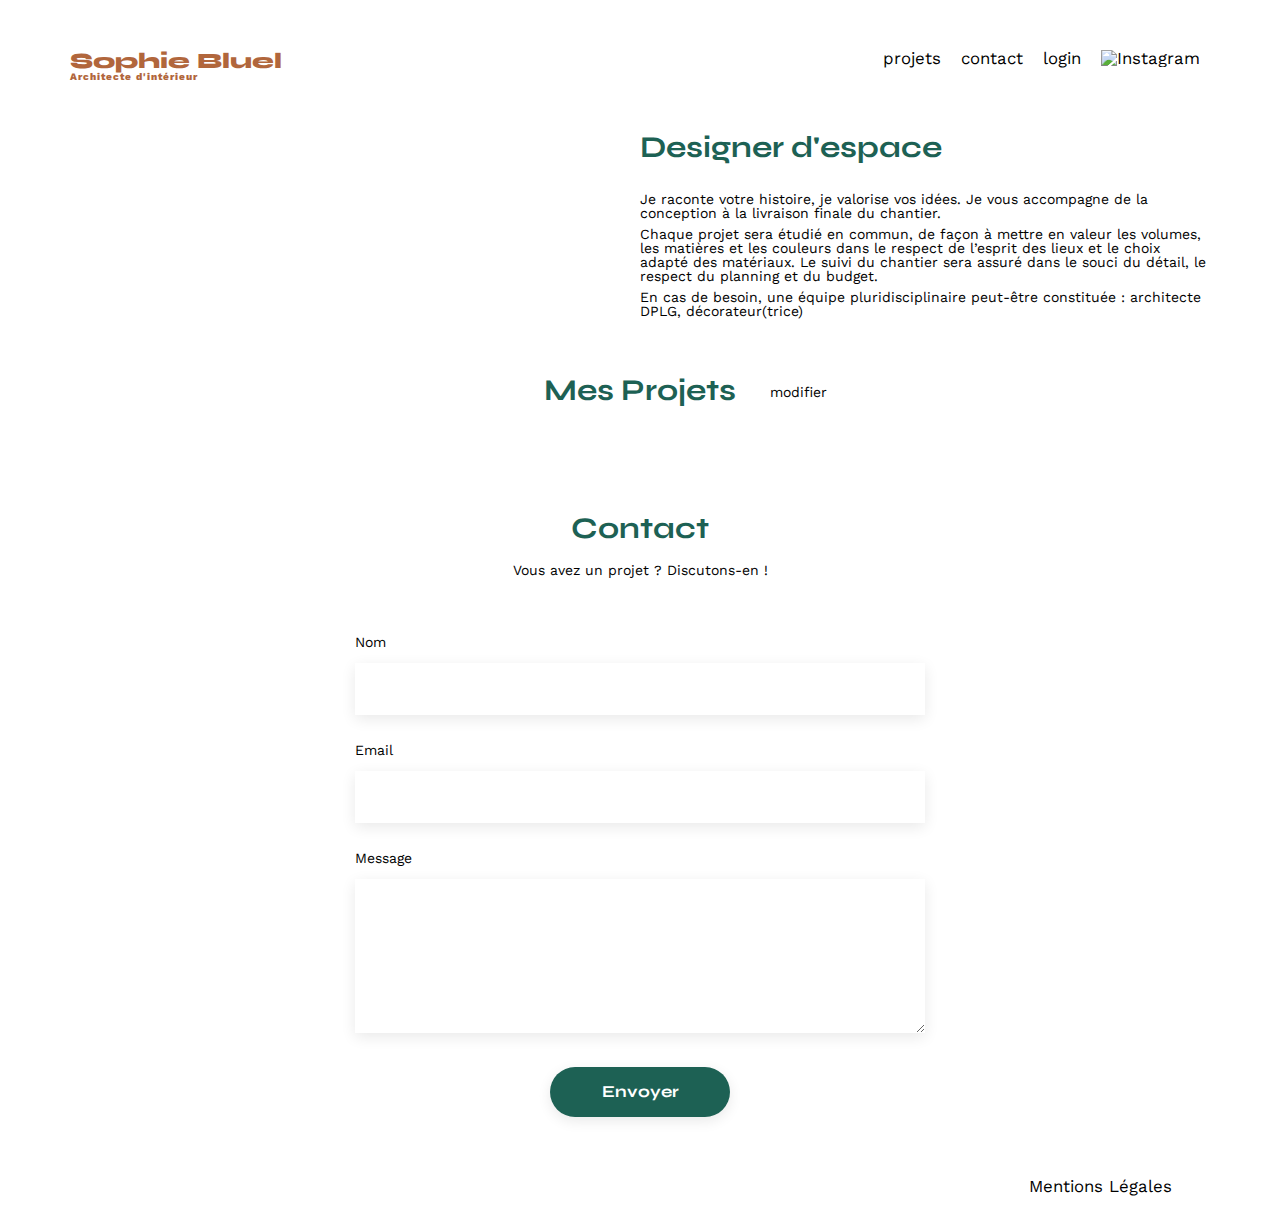
==== FrontEnd/index.html @ f4eab245 "modal script & style" ====
<!DOCTYPE html>
<html lang="fr">
<head>
	<meta charset="UTF-8">
	<title>Sophie Bluel - Architecte d'intérieur</title>
	<meta name="viewport" content="width=device-width, initial-scale=1.0">
	<link rel="preconnect" href="https://fonts.googleapis.com">
	<link rel="preconnect" href="https://fonts.gstatic.com" crossorigin>
	<link href="https://fonts.googleapis.com/css2?family=Syne:wght@700;800&family=Work+Sans&display=swap" rel="stylesheet">
	<script src="https://kit.fontawesome.com/7242f47642.js" crossorigin="anonymous"></script>
	<meta name="description" content="">
	<link rel="stylesheet" href="./assets/style.css">
</head>
<body>
<header>
	<a href="#"><h1>Sophie Bluel <span>Architecte d'intérieur</span></h1></a>
	<nav>
		<ul>
			<li><a href="#portfolio">projets</li></a>
			<li><a href="#contact">contact</li></a>
			<li><a href="login.html">login</a></li>
			<li><img src="./assets/icons/instagram.png" alt="Instagram"></li>
		</ul>
	</nav>
</header>
<main>
	<section id="introduction">
		<figure>
			<img src="./assets/images/sophie-bluel.png" alt="">
		</figure>
		<article>
			<h2>Designer d'espace</h2>
			<p>Je raconte votre histoire, je valorise vos idées. Je vous accompagne de la conception à la livraison finale du chantier.</p>
			<p>Chaque projet sera étudié en commun, de façon à mettre en valeur les volumes, les matières et les couleurs dans le respect de l’esprit des lieux et le choix adapté des matériaux. Le suivi du chantier sera assuré dans le souci du détail, le respect du planning et du budget.</p>
			<p>En cas de besoin, une équipe pluridisciplinaire peut-être constituée : architecte DPLG, décorateur(trice)</p>
		</article>
	</section>
	<section id="portfolio">
		<div id="portfolio-title">
			<h2>Mes Projets</h2>
			<a href="#modal-1" class="modal-js"><i class="fa-regular fa-pen-to-square"></i>modifier</a>
		</div>
			
		<!--MODAL 1-->
		<aside id="modal-1" class="modal" aria-hidden="true" role="dialog" aria-labelledby="modal-title" style="display: none;">
			<div class="modal-container modal-stop">
				<div class="modal-close-container1">
					<button class="close-modal modal-close-js"><i class="fa-solid fa-xmark"></i></button>
				</div>
				<h1 id="modal-title">Galerie photo</h1>
				<div class="modal-works">
					<!--EDITED GALLERY-->
				</div>
				<div class="modal-breakline"></div>
				<a href="#modal-2" class="modal-js"><button id="modal-add">Ajouter une photo</button></a>
				<p id="modal-delete">Supprimer la galerie</p>
			</div>
		</aside>

		<!--MODAL 2-->
		<aside id="modal-2" class="modal" aria-hidden="true" role="dialog" aria-labelledby="modal-title" style="display: none;">
			<div class="modal-container modal-stop">
				<div class="modal-close-container2">
					<button class="back-modal modal-back-js"><i class="fa-solid fa-arrow-left"></i></button>
					<button class="close-modal modal-close-js"><i class="fa-solid fa-xmark"></i></button>
				</div>
				<h1 id="modal-title">Ajout photo</h1>
				
					<form class="modal-form" method="post">
						<div class="modal-add-img">
							<i class="fa-regular fa-image"></i>
							<label for="file">+ Ajouter photo</label>
							<input type="file" id="file" accept=".jpg, .png">
							<p>jpg, png : 4mo max</p>
						</div>
						<label for="add-work-title">Titre</label>
						<input type="text" name="add-work-title" id="add-work-title">
						<label for="add-work-category">Catégorie</label>
						<select name="add-work-category" id="add-work-category">
							<option value="objects">Objets</option>
							<option value="apartments">Appartements</option>
							<option value="hotels">Hotels & restaurants</option>
						</select>
						<div class="modal-breakline"></div>
						<a href="#modal-3" class="modal-js"><input type="submit" id="modal-valid" value="Valider"></a>
					</form>
			</div>
		</aside>

		<div class="filters-container">
			<!--CATEGORIES-->
		</div>
			
		<div class="gallery">
			<!--WORKS-->
		</div>
	</section>
	<section id="contact">
		<h2>Contact</h2>
		<p>Vous avez un projet ? Discutons-en !</p>
		<form action="#" method="post">
			<label for="name">Nom</label>
			<input type="text" name="name" id="name">
			<label for="email">Email</label>
			<input type="email" name="email" id="email">
			<label for="message">Message</label>
			<textarea name="message" id="message" cols="30" rows="10"></textarea>
			<input type="submit" value="Envoyer">
		</form>
	</section>
</main>

<footer>
	<nav>
		<ul>
			<li>Mentions Légales</li>
		</ul>
	</nav>
</footer>
<script src="script.js"></script>
<script src="modal.js"></script>
</body>
</html>
---- FrontEnd/assets/style.css ----
/* http://meyerweb.com/eric/tools/css/reset/
   v2.0 | 20110126
   License: none (public domain)
*/

html, body, div, span, applet, object, iframe,
h1, h2, h3, h4, h5, h6, p, blockquote, pre,
a, abbr, acronym, address, big, cite, code,
del, dfn, em, img, ins, kbd, q, s, samp,
small, strike, strong, sub, sup, tt, var,
b, u, i, center,
dl, dt, dd, ol, ul, li,
fieldset, form, label, legend,
table, caption, tbody, tfoot, thead, tr, th, td,
article, aside, canvas, details, embed,
figure, figcaption, footer, header, hgroup,
menu, nav, output, ruby, section, summary,
time, mark, audio, video {
	margin: 0;
	padding: 0;
	border: 0;
	font-size: 100%;
	font: inherit;
	vertical-align: baseline;
}
/* HTML5 display-role reset for older browsers */
article, aside, details, figcaption, figure,
footer, header, hgroup, menu, nav, section {
	display: block;
}
body {
	line-height: 1;
}
ol, ul {
	list-style: none;
}
blockquote, q {
	quotes: none;
}
blockquote:before, blockquote:after,
q:before, q:after {
	content: '';
	content: none;
}
table {
	border-collapse: collapse;
	border-spacing: 0;
}
/** end reset css**/
body {
	max-width: 1140px;
	margin:auto;
	font-family: 'Work Sans' ;
	font-size: 14px;
}
header {
	display: flex;
	justify-content: space-between;
	margin: 50px 0
}

header a {
	color: black;
	text-decoration: none;
}
section {
	margin: 50px 0
}

h1{
	display: flex;
	flex-direction: column;
	font-family: 'Syne';
	font-size: 22px;
	font-weight: 800;
	color: #B1663C
}

h1 > span {
	font-family: 'Work Sans';
	font-size:10px;
	letter-spacing: 0.1em;
;
}

h2{
	font-family: 'Syne';
	font-weight: 700;
	font-size: 30px;
	color: #1D6154
}
nav ul {
	display: flex;
	align-items: center;
	list-style-type: none;

}
nav li {
	padding: 0 10px;
	font-size: 1.2em;
}

li:hover, a:hover {
	color: #B1663C;
}
#introduction {
	display: flex;
	align-items: center;
}
#introduction figure {
	flex: 1
}
#introduction img {
	display: block;
	margin: auto;
	width: 80%;
}

#introduction article {
	flex: 1
}
#introduction h2 {
	margin-bottom: 1em;
}

#introduction p {
	margin-bottom: 0.5em;
}

#portfolio-title {
	position: relative;
}
#portfolio-title a {
	position: absolute;
	color: black;
	text-decoration: none;
	left: 690px;
	top: 10px;
}

#portfolio a:hover {
	text-decoration: underline;
}

#portfolio .modal-js i {
	margin-right: 10px;
}

#portfolio h2 {
	position: relative;
	text-align: center;
	margin-bottom: 1em;
}

.filters-container {
	display: flex;
	justify-content: center;
	gap: 10px;
	margin-bottom: 2em;
}
.gallery {
	width: 100%;
	display: grid;
	grid-template-columns: 1fr 1fr 1fr;
	grid-column-gap: 20px;
	grid-row-gap: 20px;
}

.gallery img, .modal-works img {
	width: 100%;

}

.btn {
	box-sizing: border-box;
	width: fit-content;
	color: #1D6154;
	font-family: 'Syne';
	font-size: 16px;
	text-align: center;
	padding: 10px;
	border: 1px solid #1D6154;
	border-radius: 60px;
	background-color: white;
}

.btn:focus {
	color: white;
	background-color: #1D6154;
}

.btn:hover {
	cursor: pointer;
}

#contact, #login {
	width: 50%;
	margin: auto;
}
#contact > *, #login > * {
	text-align: center;

}
#contact h2, #login h2 {
	margin-bottom: 20px;
}
#contact form, #login form, .modal-form {
	text-align: left;
	margin-top:30px;
	display: flex;
	flex-direction: column;
}

#contact input, #login input, .modal-form input {
	height: 50px;
	font-size: 1.2em;
	border: none;
	box-shadow: 0px 4px 14px rgba(0, 0, 0, 0.09);
}
#contact label, #login label, .modal-form label {
	margin: 2em 0 1em 0;
}
#contact textarea {
	border: none;
	box-shadow: 0px 4px 14px rgba(0, 0, 0, 0.09);
}

#login a {
	color: black;
}

#submit {
	cursor: pointer;
}

input[type="submit"]{
	font-family: 'Syne';
	font-weight: 700;
	color: white;
	background-color: #1D6154;
	margin : 2em auto ;
	width: 180px;
	text-align: center;
	border-radius: 60px ;
}

footer nav ul {
	display: flex;
	justify-content: flex-end;
	margin: 2em
}


/* MODAL */
.modal {
    position: fixed;
    display: flex;
    justify-content: center;
    align-items: center;
    top: 0;
    left: 0;
    width: 100%;
    height: 100%;
    background-color: rgba(0, 0, 0, 0.4);
}

.modal[aria-hidden="true"] .modal-container {
	animation-name: hideModal;
}

.modal-container {
    background-color: #fff;
    width: 630px;
	max-width: calc(100vw - 3em);
	max-height: calc(100vh - 3em);
    /* height: 730px; */
    overflow: auto;
	padding: 1em;
	border-radius: 10px;
	text-align: center;
	animation: revealModal 0.6s both;
}

#modal-delete {
	margin-bottom: 2em;
	color: #d65353;
	font-family: 'Syne';
	font-size: 14px;
	font-weight: 400;
	text-align: center;
	cursor: pointer;
}

#modal-delete:hover {
	text-decoration: underline;
}

.modal-close-container1 {
	display: flex;
	justify-content: flex-end;
}

.modal-close-container2 {
	display: flex;
	justify-content: space-between;
}

.close-modal, .back-modal {
	border: none;
	background-color: white;
	font-size: 1.4em;
	cursor: pointer;
}

.modal-works {
	width: 100%;
	display: grid;
	grid-template-columns: 1fr 1fr 1fr 1fr 1fr;
	grid-column-gap: 20px;
	grid-row-gap: 20px;
}

.figure-works {
	position: relative;
}

.modal-works-btn1 {
	width: 25px;
	height: 25px;
	position: absolute;
	left: 75%;
	top: 2%;
	color: white;
	background-color: black;
	border: none;
	border-radius: 2px;
	cursor: pointer;
}

.modal-works-btn2 {
	width: 25px;
	height: 25px;
	position: absolute;
	left: 50%;
	top: 2%;
	color: white;
	background-color: black;
	border: none;
	border-radius: 2px;
	cursor: pointer;
}

.modal-breakline {
	height: 1px;
	margin-top: 50px;
	background-color: #b3b3b3;
}

#modal-add {
	box-sizing: border-box;
	width: 50%;
	color: white;
	font-family: 'Syne';
	font-size: 14px;
	padding: 10px;
	margin: 50px;
	border: none;
	border-radius: 60px;
	background-color: #1D6154;
	cursor: pointer;
}

#modal-title {
	margin: 45px;
    text-align: center;
	font-family: 'Work Sans';
	color: black;
}

@keyframes revealModal {
    from { transform: translateY(-750px); }
    to { transform: translateY(0px);}
}

@keyframes hideModal {
    from { transform: translateY(0px); }
    to { transform: translateY(-750px); }
}

.modal-add-img {
	padding: 1em;
	background-color: #e8f1f7;
	display: flex;
	flex-direction: column;
	align-items: center;
	border-radius: 3px;
}

.modal-add-img i {
	font-size: 5em;
	color: #B9C5CC;
	margin: 25px;
}

.modal-add-img label {
	box-sizing: border-box;
	width: 50%;
	color: #306685;
	font-family: 'Work Sans';
	font-size: 14px;
	text-align: center;
	margin: 0;
	padding: 10px;
	border: none;
	border-radius: 50px;
	background-color: #CBD6DC;
}

.modal-add-img label:hover {
	color: #CBD6DC;
	background-color: #306685;
	cursor: pointer;
	transition: 0.3s;
}

.modal-add-img input {
	display: none;
}

.modal-add-img p {
	margin: 10px;
	color: #444444;
	font-size: 10px;
	font-family: 'Work Sans';
}

.modal-form input {
	font-family: 'Work Sans';
	font-size: 14px;
	color: #444444;
}

.modal-form select {
	height: 50px;
	font-family: 'Work Sans';
	font-size: 14px;
	color: #444444;
	border: none;
	box-shadow: 0px 4px 14px rgba(0, 0, 0, 0.09);
	background-color: white;
}

#modal-valid {
	box-sizing: border-box;
	width: 50%;
	color: white;
	font-family: 'Syne';
	font-size: 14px;
	padding: 10px;
	margin: 30px auto;
	border: none;
	border-radius: 60px;
	background-color: #a7a7a7;
	cursor: pointer;
}

#modal-valid:hover {
	background-color: #1D6154;
	transition: 0.3s;
}
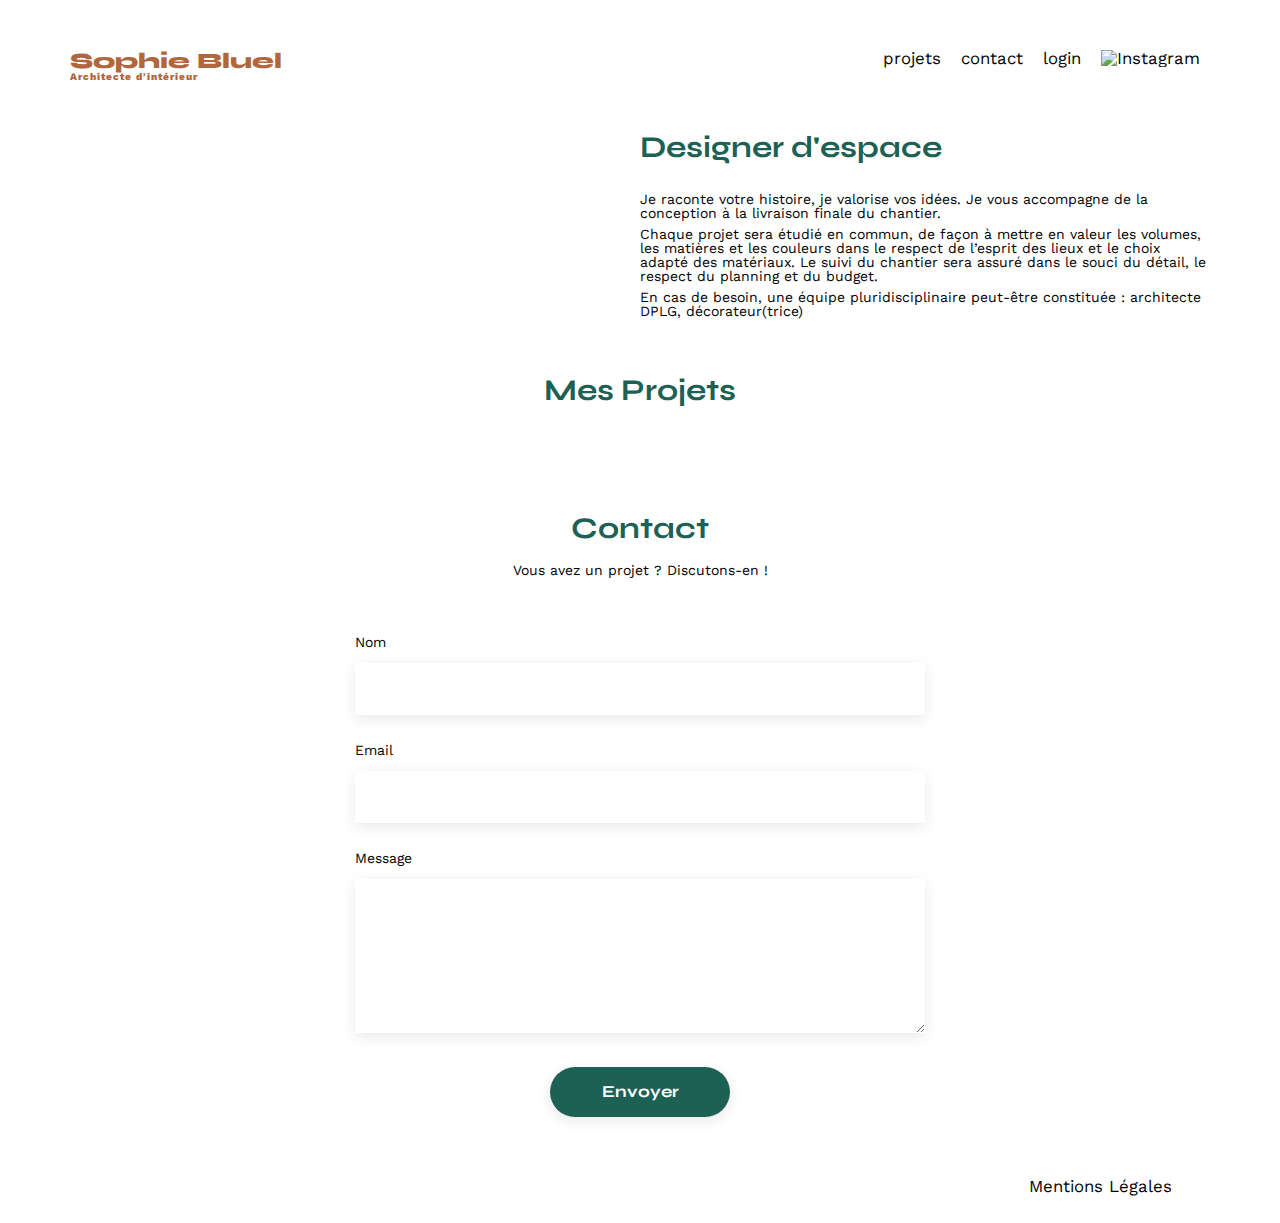
==== commit 246e8c09: "edit button, refresh input and modals" ====
--- a/FrontEnd/index.html
+++ b/FrontEnd/index.html
@@ -18,7 +18,7 @@
 		<ul>
 			<li><a href="#portfolio">projets</li></a>
 			<li><a href="#contact">contact</li></a>
-			<li><a href="login.html">login</a></li>
+			<li><a href="login.html" id="login">login</a></li>
 			<li><img src="./assets/icons/instagram.png" alt="Instagram"></li>
 		</ul>
 	</nav>
@@ -38,7 +38,7 @@
 	<section id="portfolio">
 		<div id="portfolio-title">
 			<h2>Mes Projets</h2>
-			<a href="#modal-1" class="modal-js"><i class="fa-regular fa-pen-to-square"></i>modifier</a>
+			<a href="#modal-2" class="modal-js"><i class="fa-regular fa-pen-to-square"></i>modifier</a>
 		</div>
 			
 		<!--MODAL 1-->
@@ -61,7 +61,7 @@
 		<aside id="modal-2" class="modal" aria-hidden="true" role="dialog" aria-labelledby="modal-title" style="display: none;">
 			<div class="modal-container modal-stop">
 				<div class="modal-close-container2">
-					<button class="back-modal modal-back-js"><i class="fa-solid fa-arrow-left"></i></button>
+					<a href="#modal-1" class="modal-js"><button class="back-modal"><i class="fa-solid fa-arrow-left"></i></button></a>
 					<button class="close-modal modal-close-js"><i class="fa-solid fa-xmark"></i></button>
 				</div>
 				<h1 id="modal-title">Ajout photo</h1>
@@ -70,19 +70,26 @@
 						<div class="modal-add-img">
 							<i class="fa-regular fa-image"></i>
 							<label for="file">+ Ajouter photo</label>
-							<input type="file" id="file" accept=".jpg, .png">
+							<input type="file" id="file" accept="image/*">
 							<p>jpg, png : 4mo max</p>
+						</div>
+						<div class="modal-add-img-2" style="display: none;">
+							<img id="modal-preview-img">
 						</div>
 						<label for="add-work-title">Titre</label>
 						<input type="text" name="add-work-title" id="add-work-title">
 						<label for="add-work-category">Catégorie</label>
-						<select name="add-work-category" id="add-work-category">
-							<option value="objects">Objets</option>
-							<option value="apartments">Appartements</option>
-							<option value="hotels">Hotels & restaurants</option>
+						<select name="add-work-category" id="add-work-category" required>
+							<option value=""></option>
+							<option value="1">Objets</option>
+							<option value="2">Appartements</option>
+							<option value="3">Hotels & restaurants</option>
 						</select>
 						<div class="modal-breakline"></div>
-						<a href="#modal-3" class="modal-js"><input type="submit" id="modal-valid" value="Valider"></a>
+						<div class="submit-container">
+							<input type="submit" id="modal-valid" value="Valider" disabled>
+						</div>
+						
 					</form>
 			</div>
 		</aside>
--- a/FrontEnd/assets/style.css
+++ b/FrontEnd/assets/style.css
@@ -73,14 +73,13 @@
 	font-family: 'Syne';
 	font-size: 22px;
 	font-weight: 800;
-	color: #B1663C
+	color: #B1663C;
 }
 
 h1 > span {
 	font-family: 'Work Sans';
 	font-size:10px;
 	letter-spacing: 0.1em;
-;
 }
 
 h2{
@@ -103,6 +102,11 @@
 li:hover, a:hover {
 	color: #B1663C;
 }
+
+.login-active {
+	font-weight: bolder ;
+}
+
 #introduction {
 	display: flex;
 	align-items: center;
@@ -387,8 +391,7 @@
     to { transform: translateY(-750px); }
 }
 
-.modal-add-img {
-	padding: 1em;
+.modal-add-img, .modal-add-img-2 {
 	background-color: #e8f1f7;
 	display: flex;
 	flex-direction: column;
@@ -428,12 +431,16 @@
 }
 
 .modal-add-img p {
-	margin: 10px;
+	margin: 20px;
 	color: #444444;
 	font-size: 10px;
 	font-family: 'Work Sans';
 }
 
+#modal-preview-img {
+	width: 30%;
+}
+
 .modal-form input {
 	font-family: 'Work Sans';
 	font-size: 14px;
@@ -450,7 +457,7 @@
 	background-color: white;
 }
 
-#modal-valid {
+#modal-valid:disabled{
 	box-sizing: border-box;
 	width: 50%;
 	color: white;
@@ -461,10 +468,23 @@
 	border: none;
 	border-radius: 60px;
 	background-color: #a7a7a7;
-	cursor: pointer;
-}
-
-#modal-valid:hover {
+	cursor: default;
+}
+
+#modal-valid {
 	background-color: #1D6154;
-	transition: 0.3s;
-}
+	box-sizing: border-box;
+	width: 50%;
+	color: white;
+	font-family: 'Syne';
+	font-size: 14px;
+	padding: 10px;
+	margin: 30px auto;
+	border: none;
+	border-radius: 60px;
+	cursor: pointer;
+}
+
+.submit-container {
+	text-align: center;
+}